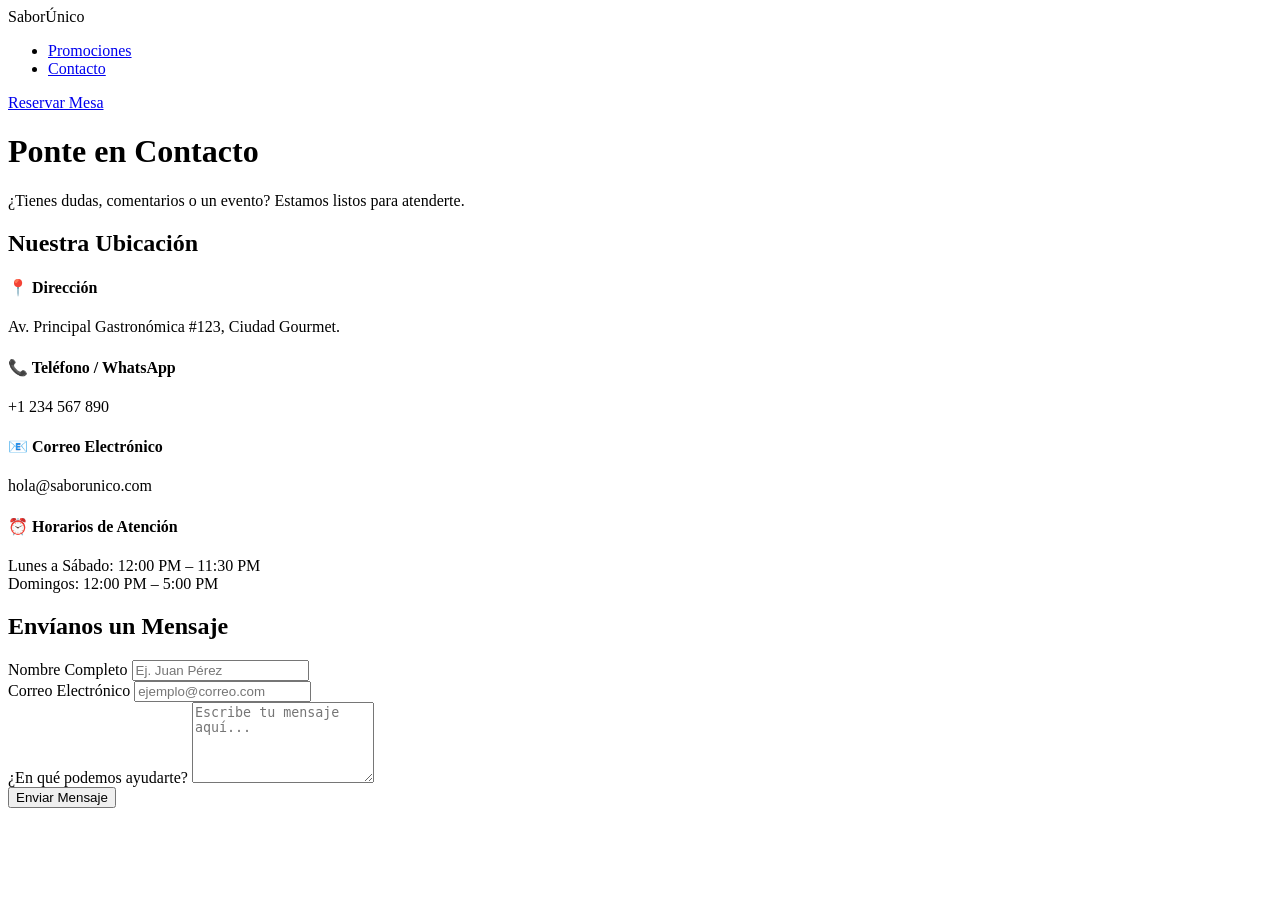
==== Pages/contacto.html @ f4b9c460 "prueba_de_funcionamiento" ====
<!DOCTYPE html>
<html lang="es">
<head>
    <meta charset="UTF-8">
    <meta name="viewport" content="width=device-width, initial-scale=1.0">
    <title>Sabor Único - Contacto</title>
    <link href="https://fonts.googleapis.com/css2?family=Poppins:wght@400;500;600;700&display=swap" rel="stylesheet">
    <link rel="stylesheet" href="comun.css">
    <link rel="stylesheet" href="contacto.css">
</head>
<body>

    <nav class="navbar">
        <div class="logo">Sabor<span>Único</span></div>
        <ul class="nav-links">
            <li><a href="promociones.html">Promociones</a></li>
            <li><a href="contacto.html" class="active">Contacto</a></li>
        </ul>
        <a href="#" class="btn-reserva">Reservar Mesa</a>
    </nav>

    <header class="sec-titulo">
        <h1>Ponte en Contacto</h1>
        <p>¿Tienes dudas, comentarios o un evento? Estamos listos para atenderte.</p>
    </header>

    <main class="contenedor-contacto">
        <section class="info-contacto">
            <h2>Nuestra Ubicación</h2>
            <div class="bloque-dato">
                <h4>📍 Dirección</h4>
                <p>Av. Principal Gastronómica #123, Ciudad Gourmet.</p>
            </div>
            <div class="bloque-dato">
                <h4>📞 Teléfono / WhatsApp</h4>
                <p>+1 234 567 890</p>
            </div>
            <div class="bloque-dato">
                <h4>📧 Correo Electrónico</h4>
                <p>hola@saborunico.com</p>
            </div>
            <div class="bloque-dato">
                <h4>⏰ Horarios de Atención</h4>
                <p>Lunes a Sábado: 12:00 PM – 11:30 PM<br>Domingos: 12:00 PM – 5:00 PM</p>
            </div>
        </section>

        <section class="formulario-contacto">
            <h2>Envíanos un Mensaje</h2>
            <div id="alerta-formulario" class="alerta-formulario"></div>

            <form id="formContacto">
                <div class="grupo-input">
                    <label for="nombre">Nombre Completo</label>
                    <input type="text" id="nombre" required placeholder="Ej. Juan Pérez">
                </div>
                <div class="grupo-input">
                    <label for="email">Correo Electrónico</label>
                    <input type="email" id="email" required placeholder="ejemplo@correo.com">
                </div>
                <div class="grupo-input">
                    <label for="mensaje">¿En qué podemos ayudarte?</label>
                    <textarea id="mensaje" rows="5" required placeholder="Escribe tu mensaje aquí..."></textarea>
                </div>
                <button type="submit" class="btn-enviar">Enviar Mensaje</button>
            </form>
        </section>
    </main>

    <script src="contacto.js"></script>
</body>
</html>
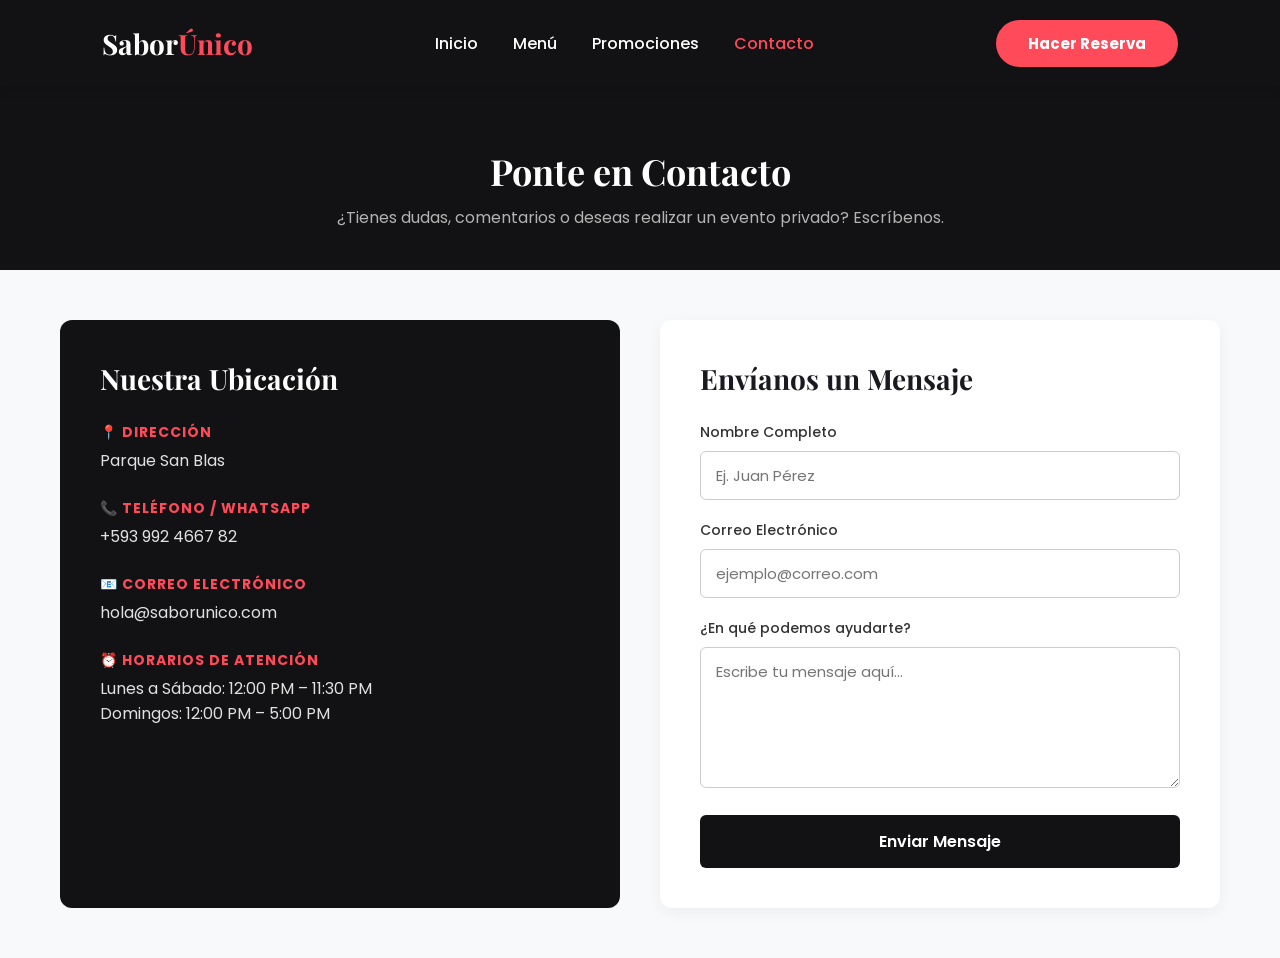
==== commit c1d59b3e: "paginas_arregladas" ====
--- a/Pages/contacto.html
+++ b/Pages/contacto.html
@@ -4,24 +4,28 @@
     <meta charset="UTF-8">
     <meta name="viewport" content="width=device-width, initial-scale=1.0">
     <title>Sabor Único - Contacto</title>
-    <link href="https://fonts.googleapis.com/css2?family=Poppins:wght@400;500;600;700&display=swap" rel="stylesheet">
-    <link rel="stylesheet" href="comun.css">
-    <link rel="stylesheet" href="contacto.css">
+   
+    <link href="https://fonts.googleapis.com/css2?family=Playfair+Display:wght@700&family=Poppins:wght@400;500;600;700&display=swap" rel="stylesheet">
+
+    <link rel="stylesheet" href="../styles.css">
+    <link rel="stylesheet" href="../Styles/contacto.css">
 </head>
 <body>
 
     <nav class="navbar">
         <div class="logo">Sabor<span>Único</span></div>
         <ul class="nav-links">
+            <li><a href="../index.htm">Inicio</a></li>
+            <li><a href="menu.html">Menú</a></li>
             <li><a href="promociones.html">Promociones</a></li>
             <li><a href="contacto.html" class="active">Contacto</a></li>
         </ul>
-        <a href="#" class="btn-reserva">Reservar Mesa</a>
+        <a href="reserva.html" class="btn-reserva">Hacer Reserva</a>
     </nav>
 
     <header class="sec-titulo">
         <h1>Ponte en Contacto</h1>
-        <p>¿Tienes dudas, comentarios o un evento? Estamos listos para atenderte.</p>
+        <p>¿Tienes dudas, comentarios o deseas realizar un evento privado? Escríbenos.</p>
     </header>
 
     <main class="contenedor-contacto">
@@ -29,11 +33,11 @@
             <h2>Nuestra Ubicación</h2>
             <div class="bloque-dato">
                 <h4>📍 Dirección</h4>
-                <p>Av. Principal Gastronómica #123, Ciudad Gourmet.</p>
+                <p>Parque San Blas</p>
             </div>
             <div class="bloque-dato">
                 <h4>📞 Teléfono / WhatsApp</h4>
-                <p>+1 234 567 890</p>
+                <p>+593 992 4667 82</p>
             </div>
             <div class="bloque-dato">
                 <h4>📧 Correo Electrónico</h4>
@@ -67,6 +71,7 @@
         </section>
     </main>
 
-    <script src="contacto.js"></script>
+    <!-- Enlace de JS saliendo de la carpeta Pages hacia javascript -->
+    <script src="../javascript/contacto.js"></script>
 </body>
 </html>
--- a/styles.css
+++ b/styles.css
@@ -0,0 +1,197 @@
+/* --- CONFIGURACIÓN GENERAL Y VARIABLES --- */
+:root {
+    --primary-color: #ff4757;    /* Rojo/Naranja llamativo para botones */
+    --secondary-color: #ffffff;  /* Blanco */
+    --dark-color: #1e1e24;       /* Fondo oscuro para la navbar */
+    --text-light: #ffffff;
+    --text-gray: #f1f2f6;
+    --font-titles: 'Playfair Display', serif;
+    --font-body: 'Poppins', sans-serif;
+}
+
+* {
+    margin: 0;
+    padding: 0;
+    box-sizing: border-box;
+}
+
+body {
+    font-family: var(--font-body);
+    background-color: #f8f9fa;
+    color: var(--dark-color);
+    overflow-x: hidden;
+}
+
+a {
+    text-decoration: none;
+    transition: all 0.3s ease;
+}
+
+/* --- BARRA DE NAVEGACIÓN (NAVBAR) --- */
+.navbar {
+    display: flex;
+    justify-content: space-between;
+    align-items: center;
+    padding: 20px 8%;
+    background-color: rgba(30, 30, 36, 0.95); /* Fondo oscuro semitransparente */
+    position: fixed;
+    top: 0;
+    left: 0;
+    width: 100%;
+    z-index: 1000;
+    box-shadow: 0 4px 10px rgba(0, 0, 0, 0.1);
+}
+
+.logo a {
+    font-family: var(--font-titles);
+    font-size: 28px;
+    font-weight: 600;
+    color: var(--text-light);
+}
+
+.logo a span {
+    color: var(--primary-color);
+}
+
+.nav-menu a {
+    color: var(--text-gray);
+    margin: 0 20px;
+    font-size: 16px;
+    font-weight: 400;
+}
+
+.nav-menu a:hover, 
+.nav-menu a.active {
+    color: var(--primary-color);
+}
+
+.btn-reserve {
+    background-color: var(--primary-color);
+    color: var(--text-light);
+    padding: 10px 22px;
+    border-radius: 30px;
+    font-weight: 600;
+    font-size: 15px;
+}
+
+.btn-reserve:hover {
+    background-color: #ff6b81;
+    transform: translateY(-2px);
+}
+
+/* --- SECCIÓN DE INICIO (HERO SECTION) --- */
+.hero-section {
+    position: relative;
+    height: 100vh; /* Ocupa todo el alto de la pantalla */
+    display: flex;
+    align-items: center;
+    justify-content: center;
+    text-align: center;
+    /* Reemplaza esta URL por la foto real de tu restaurante o plato */
+    background-image: url('https://images.unsplash.com/photo-1517248135467-4c7edcad34c4?q=80&w=2070');
+    background-size: cover;
+    background-position: center;
+    background-attachment: fixed; /* Efecto Parallax suave */
+}
+
+/* Capa oscura encima de la imagen para que el texto blanco sea legible */
+.hero-overlay {
+    position: absolute;
+    top: 0;
+    left: 0;
+    width: 100%;
+    height: 100%;
+    background-color: rgba(0, 0, 0, 0.6);
+    z-index: 1;
+}
+
+.hero-content {
+    position: relative;
+    z-index: 2; /* Por encima de la capa oscura */
+    max-width: 800px;
+    padding: 0 20px;
+    color: var(--text-light);
+}
+
+.hero-subtitle {
+    font-size: 18px;
+    text-transform: uppercase;
+    letter-spacing: 3px;
+    color: var(--primary-color);
+    margin-bottom: 15px;
+    font-weight: 600;
+}
+
+.hero-title {
+    font-family: var(--font-titles);
+    font-size: 56px;
+    font-weight: 600;
+    line-height: 1.2;
+    margin-bottom: 20px;
+}
+
+.hero-description {
+    font-size: 18px;
+    color: var(--text-gray);
+    margin-bottom: 35px;
+    font-weight: 300;
+    line-height: 1.6;
+}
+
+/* Botones de acción del Hero */
+.hero-actions {
+    display: flex;
+    justify-content: center;
+    gap: 20px;
+}
+
+.btn-primary {
+    background-color: var(--primary-color);
+    color: var(--text-light);
+    padding: 14px 30px;
+    border-radius: 30px;
+    font-weight: 600;
+    font-size: 16px;
+}
+
+.btn-primary:hover {
+    background-color: #ff6b81;
+    transform: translateY(-3px);
+}
+
+.btn-secondary {
+    background-color: transparent;
+    color: var(--text-light);
+    border: 2px solid var(--text-light);
+    padding: 12px 28px;
+    border-radius: 30px;
+    font-weight: 600;
+    font-size: 16px;
+}
+
+.btn-secondary:hover {
+    background-color: var(--text-light);
+    color: var(--dark-color);
+    transform: translateY(-3px);
+}
+
+/* --- RESPONSIVE BÁSICO (Para celulares) --- */
+@media (max-width: 768px) {
+    .nav-menu {
+        display: none; /* Esconde el menú en móviles por ahora */
+    }
+    .hero-title {
+        font-size: 38px;
+    }
+    .hero-description {
+        font-size: 16px;
+    }
+    .hero-actions {
+        flex-direction: column;
+        gap: 15px;
+        align-items: center;
+    }
+    .btn-primary, .btn-secondary {
+        width: 80%;
+    }
+}
--- a/Styles/contacto.css
+++ b/Styles/contacto.css
@@ -0,0 +1,212 @@
+/* --- ESTILOS DE LA NAVBAR ORIGINAL --- */
+.navbar {
+    background-color: #121215;
+    display: flex;
+    justify-content: space-between;
+    align-items: center;
+    padding: 20px 8%;
+    position: sticky;
+    top: 0;
+    z-index: 1000;
+}
+
+.logo {
+    color: #ffffff;
+    font-family: 'Playfair Display', 'Georgia', serif; 
+    font-size: 28px;
+    font-weight: 700;
+}
+
+.logo span {
+    color: #ff4a5a;
+}
+
+.nav-links {
+    list-style: none;
+    display: flex;
+    gap: 35px;
+    align-items: center;
+}
+
+.nav-links a {
+    color: #ffffff;
+    text-decoration: none;
+    font-size: 16px;
+    font-weight: 500;
+    font-family: 'Poppins', sans-serif;
+    transition: color 0.3s;
+}
+
+.nav-links a:hover, 
+.nav-links a.active {
+    color: #ff4a5a;
+}
+
+.btn-reserva {
+    background-color: #ff4a5a;
+    color: #ffffff;
+    padding: 12px 32px;
+    border-radius: 50px;
+    text-decoration: none;
+    font-weight: 700;
+    font-family: 'Poppins', sans-serif;
+    transition: background-color 0.3s, transform 0.2s;
+    font-size: 15px;
+    display: inline-block;
+}
+
+.btn-reserva:hover {
+    background-color: #ff3347;
+}
+
+/* --- TÍTULO DE LA SECCIÓN --- */
+.sec-titulo {
+    text-align: center;
+    padding: 60px 20px 40px;
+    background-color: #121215;
+    color: #ffffff;
+}
+
+.sec-titulo h1 {
+    font-family: 'Playfair Display', serif;
+    font-size: 36px;
+    margin-bottom: 10px;
+}
+
+.sec-titulo p {
+    color: #b3b3b3;
+    font-family: 'Poppins', sans-serif;
+}
+
+/* --- CONTENIDO DE CONTACTO --- */
+.contenedor-contacto {
+    max-width: 1200px;
+    margin: 50px auto;
+    padding: 0 20px;
+    display: grid;
+    grid-template-columns: repeat(auto-fit, minmax(450px, 1fr));
+    gap: 40px;
+}
+
+.info-contacto {
+    background-color: #121215;
+    color: #ffffff;
+    padding: 40px;
+    border-radius: 12px;
+}
+
+.info-contacto h2 {
+    font-family: 'Playfair Display', serif;
+    margin-bottom: 25px;
+    font-size: 28px;
+}
+
+.bloque-dato {
+    margin-bottom: 25px;
+}
+
+.bloque-dato h4 {
+    color: #ff4a5a;
+    font-family: 'Poppins', sans-serif;
+    font-size: 14px;
+    text-transform: uppercase;
+    margin-bottom: 5px;
+    letter-spacing: 1px;
+}
+
+.bloque-dato p {
+    font-family: 'Poppins', sans-serif;
+    font-size: 16px;
+    color: #e0e0e0;
+}
+
+.formulario-contacto {
+    background-color: #ffffff;
+    padding: 40px;
+    border-radius: 12px;
+    box-shadow: 0 4px 15px rgba(0,0,0,0.05);
+}
+
+.formulario-contacto h2 {
+    font-family: 'Playfair Display', serif;
+    margin-bottom: 25px;
+    font-size: 28px;
+    color: #1a191f;
+}
+
+.grupo-input {
+    margin-bottom: 20px;
+}
+
+.grupo-input label {
+    display: block;
+    margin-bottom: 8px;
+    font-weight: 500;
+    font-size: 14px;
+    color: #333333;
+    font-family: 'Poppins', sans-serif;
+}
+
+.grupo-input input, 
+.grupo-input textarea {
+    width: 100%;
+    padding: 12px 15px;
+    border: 1px solid #cccccc;
+    border-radius: 6px;
+    font-family: 'Poppins', sans-serif;
+    font-size: 15px;
+    transition: border-color 0.3s;
+}
+
+.grupo-input input:focus, 
+.grupo-input textarea:focus {
+    outline: none;
+    border-color: #ff4a5a;
+}
+
+.btn-enviar {
+    background-color: #121215;
+    color: #ffffff;
+    border: none;
+    padding: 14px 30px;
+    border-radius: 6px;
+    font-size: 16px;
+    font-weight: 600;
+    cursor: pointer;
+    transition: background 0.3s;
+    width: 100%;
+    font-family: 'Poppins', sans-serif;
+}
+
+.btn-enviar:hover {
+    background-color: #ff4a5a;
+}
+
+/* --- ALERTAS DINÁMICAS (JS) --- */
+.alerta-formulario {
+    padding: 12px;
+    margin-bottom: 20px;
+    border-radius: 6px;
+    font-size: 14px;
+    font-weight: 500;
+    display: none;
+    font-family: 'Poppins', sans-serif;
+}
+
+.alerta-formulario.exito {
+    background-color: #d4edda;
+    color: #155724;
+    display: block;
+}
+
+.alerta-formulario.error {
+    background-color: #f8d7da;
+    color: #721c24;
+    display: block;
+}
+
+@media (max-width: 768px) {
+    .contenedor-contacto {
+        grid-template-columns: 1fr;
+    }
+}
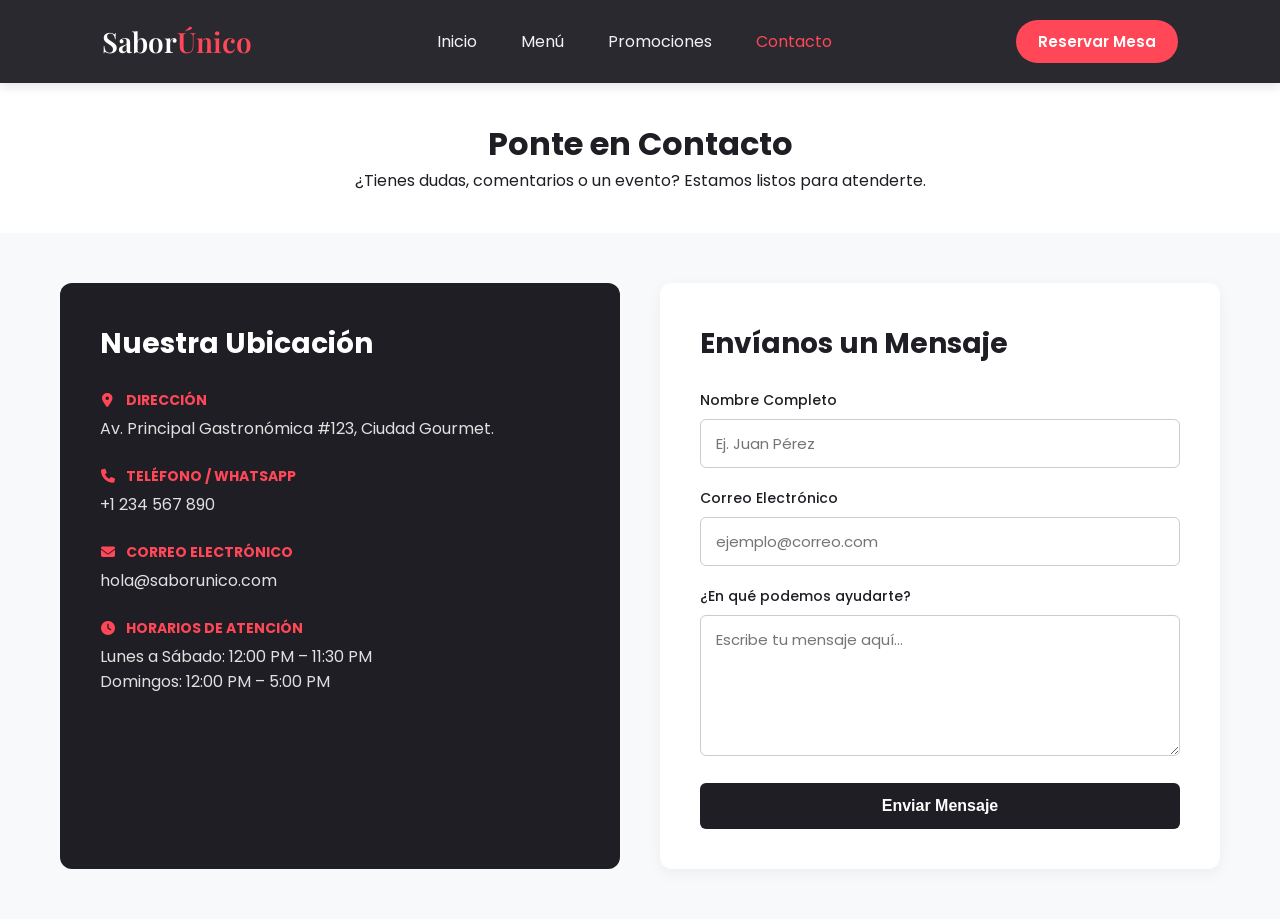
==== commit 32743b76: "Mejoras Cambios realizados" ====
--- a/Pages/contacto.html
+++ b/Pages/contacto.html
@@ -4,47 +4,52 @@
     <meta charset="UTF-8">
     <meta name="viewport" content="width=device-width, initial-scale=1.0">
     <title>Sabor Único - Contacto</title>
-   
-    <link href="https://fonts.googleapis.com/css2?family=Playfair+Display:wght@700&family=Poppins:wght@400;500;600;700&display=swap" rel="stylesheet">
-
+    <link href="https://fonts.googleapis.com/css2?family=Playfair+Display:wght@600&family=Poppins:wght@300;400;600&display=swap" rel="stylesheet">
+    <link rel="icon" href="../logo.png" type="image/png">
+    <!-- Añadimos la librería de iconos Font Awesome -->
+    <link rel="stylesheet" href="https://cdnjs.cloudflare.com/ajax/libs/font-awesome/6.5.1/css/all.min.css" integrity="sha512-DTOQO9RWCH3ppGqcWaEA1BIZOC6xxalwEsw9c2QQeAIftl+Vegovlnee1c9QX4TctnWMn13TZye+giMm8e2LwA==" crossorigin="anonymous" referrerpolicy="no-referrer" />
     <link rel="stylesheet" href="../styles.css">
     <link rel="stylesheet" href="../Styles/contacto.css">
 </head>
 <body>
 
-    <nav class="navbar">
-        <div class="logo">Sabor<span>Único</span></div>
-        <ul class="nav-links">
-            <li><a href="../index.htm">Inicio</a></li>
-            <li><a href="menu.html">Menú</a></li>
-            <li><a href="promociones.html">Promociones</a></li>
-            <li><a href="contacto.html" class="active">Contacto</a></li>
-        </ul>
-        <a href="reserva.html" class="btn-reserva">Hacer Reserva</a>
-    </nav>
+    <header class="navbar">
+        <div class="logo">
+            <a href="../index.htm">Sabor<span>Único</span></a>
+        </div>
+        <nav class="nav-menu">
+            <a href="../index.htm">Inicio</a>
+            <a href="menu.html">Menú</a>
+            <a href="promociones.html">Promociones</a>
+            <a href="contacto.html" class="active">Contacto</a>
+        </nav>
+        <div class="nav-btn">
+            <a href="reserva.html" class="btn-reserve">Reservar Mesa</a>
+        </div>
+    </header>
 
     <header class="sec-titulo">
         <h1>Ponte en Contacto</h1>
-        <p>¿Tienes dudas, comentarios o deseas realizar un evento privado? Escríbenos.</p>
+        <p>¿Tienes dudas, comentarios o un evento? Estamos listos para atenderte.</p>
     </header>
 
     <main class="contenedor-contacto">
         <section class="info-contacto">
             <h2>Nuestra Ubicación</h2>
             <div class="bloque-dato">
-                <h4>📍 Dirección</h4>
-                <p>Parque San Blas</p>
+                <h4><i class="fa-solid fa-map-marker-alt"></i> Dirección</h4>
+                <p>Av. Principal Gastronómica #123, Ciudad Gourmet.</p>
             </div>
             <div class="bloque-dato">
-                <h4>📞 Teléfono / WhatsApp</h4>
-                <p>+593 992 4667 82</p>
+                <h4><i class="fa-solid fa-phone"></i> Teléfono / WhatsApp</h4>
+                <p>+1 234 567 890</p>
             </div>
             <div class="bloque-dato">
-                <h4>📧 Correo Electrónico</h4>
+                <h4><i class="fa-solid fa-envelope"></i> Correo Electrónico</h4>
                 <p>hola@saborunico.com</p>
             </div>
             <div class="bloque-dato">
-                <h4>⏰ Horarios de Atención</h4>
+                <h4><i class="fa-solid fa-clock"></i> Horarios de Atención</h4>
                 <p>Lunes a Sábado: 12:00 PM – 11:30 PM<br>Domingos: 12:00 PM – 5:00 PM</p>
             </div>
         </section>
@@ -71,7 +76,6 @@
         </section>
     </main>
 
-    <!-- Enlace de JS saliendo de la carpeta Pages hacia javascript -->
     <script src="../javascript/contacto.js"></script>
 </body>
 </html>
--- a/styles.css
+++ b/styles.css
@@ -65,6 +65,12 @@
     color: var(--primary-color);
 }
 
+.nav-btn {
+    display: flex;
+    align-items: center;
+    gap: 15px;
+}
+
 .btn-reserve {
     background-color: var(--primary-color);
     color: var(--text-light);
@@ -194,4 +200,190 @@
     .btn-primary, .btn-secondary {
         width: 80%;
     }
+}
+
+/* --- ESTILOS GENERALES PARA NUEVAS SECCIONES --- */
+.section-header {
+    text-align: center;
+    margin-bottom: 60px;
+}
+
+.section-subtitle {
+    font-size: 15px;
+    text-transform: uppercase;
+    letter-spacing: 2px;
+    color: var(--primary-color);
+    font-weight: 600;
+    margin-bottom: 5px;
+}
+
+.section-title {
+    font-family: var(--font-titles);
+    font-size: 42px;
+    font-weight: 600;
+    color: var(--dark-color);
+}
+.sec-titulo {
+    text-align: center;
+    padding: 120px 20px 40px 20px;
+    background-color: var(--secondary-color);
+}
+
+
+/* --- SECCIÓN DE CARACTERÍSTICAS --- */
+.features-section {
+    padding: 80px 8%;
+    background-color: #f8f9fa; /* Un gris muy claro */
+}
+
+.features-grid {
+    display: grid;
+    grid-template-columns: repeat(auto-fit, minmax(280px, 1fr));
+    gap: 30px;
+    max-width: 1200px;
+    margin: 0 auto;
+}
+
+.feature-card {
+    background-color: var(--secondary-color);
+    padding: 40px 30px;
+    text-align: center;
+    border-radius: 12px;
+    box-shadow: 0 10px 25px rgba(0, 0, 0, 0.05);
+    transition: transform 0.3s ease, box-shadow 0.3s ease;
+}
+
+.feature-card:hover {
+    transform: translateY(-10px);
+    box-shadow: 0 15px 30px rgba(0, 0, 0, 0.1);
+}
+
+.feature-icon {
+    margin-bottom: 20px;
+}
+
+.feature-icon img {
+    width: 60px;
+    height: 60px;
+    opacity: 0.9;
+}
+
+.feature-title {
+    font-family: var(--font-titles);
+    font-size: 22px;
+    margin-bottom: 10px;
+    color: var(--dark-color);
+}
+
+.feature-description {
+    font-size: 15px;
+    color: #747d8c;
+    line-height: 1.6;
+}
+
+/* --- SECCIÓN DE GALERÍA --- */
+.gallery-section {
+    padding: 80px 8%;
+    background-color: var(--secondary-color);
+}
+
+.gallery-grid {
+    display: grid;
+    grid-template-columns: repeat(auto-fit, minmax(300px, 1fr));
+    gap: 15px;
+    max-width: 1200px;
+    margin: 0 auto;
+}
+
+.gallery-item {
+    position: relative;
+    overflow: hidden;
+    border-radius: 10px;
+    cursor: pointer;
+}
+
+.gallery-overlay {
+    position: absolute;
+    top: 0;
+    left: 0;
+    width: 100%;
+    height: 100%;
+    background-color: rgba(0, 0, 0, 0.6);
+    display: flex;
+    flex-direction: column;
+    justify-content: center;
+    align-items: center;
+    text-align: center;
+    padding: 20px;
+    color: var(--text-light);
+    opacity: 0;
+    transition: opacity 0.4s ease;
+}
+
+.gallery-overlay h3 {
+    font-family: var(--font-titles);
+    font-size: 20px;
+    margin-bottom: 5px;
+    transform: translateY(10px);
+    transition: transform 0.4s ease;
+}
+
+.gallery-overlay p {
+    font-size: 14px;
+}
+
+.gallery-item:hover .gallery-overlay {
+    opacity: 1;
+}
+
+.gallery-item img {
+    width: 100%;
+    height: 250px;
+    object-fit: cover;
+    display: block;
+    transition: transform 0.4s ease;
+}
+
+.gallery-item:hover img {
+    transform: scale(1.1);
+}
+
+.gallery-item:hover .gallery-overlay h3 {
+    transform: translateY(0);
+}
+
+/* --- SECCIÓN DE TESTIMONIOS --- */
+.testimonials-section {
+    padding: 80px 8%;
+    background-color: #f8f9fa;
+}
+
+.testimonials-grid {
+    display: grid;
+    grid-template-columns: repeat(auto-fit, minmax(400px, 1fr));
+    gap: 30px;
+    max-width: 1000px;
+    margin: 0 auto;
+}
+
+.testimonial-card {
+    background-color: var(--secondary-color);
+    padding: 35px;
+    border-radius: 10px;
+    border-left: 5px solid var(--primary-color);
+    box-shadow: 0 10px 25px rgba(0, 0, 0, 0.05);
+}
+
+.testimonial-text {
+    font-size: 16px;
+    line-height: 1.7;
+    color: #57606f;
+    font-style: italic;
+    margin-bottom: 20px;
+}
+
+.testimonial-author {
+    font-weight: 600;
+    color: var(--dark-color);
+    text-align: right;
 }
--- a/Styles/contacto.css
+++ b/Styles/contacto.css
@@ -1,84 +1,3 @@
-/* --- ESTILOS DE LA NAVBAR ORIGINAL --- */
-.navbar {
-    background-color: #121215;
-    display: flex;
-    justify-content: space-between;
-    align-items: center;
-    padding: 20px 8%;
-    position: sticky;
-    top: 0;
-    z-index: 1000;
-}
-
-.logo {
-    color: #ffffff;
-    font-family: 'Playfair Display', 'Georgia', serif; 
-    font-size: 28px;
-    font-weight: 700;
-}
-
-.logo span {
-    color: #ff4a5a;
-}
-
-.nav-links {
-    list-style: none;
-    display: flex;
-    gap: 35px;
-    align-items: center;
-}
-
-.nav-links a {
-    color: #ffffff;
-    text-decoration: none;
-    font-size: 16px;
-    font-weight: 500;
-    font-family: 'Poppins', sans-serif;
-    transition: color 0.3s;
-}
-
-.nav-links a:hover, 
-.nav-links a.active {
-    color: #ff4a5a;
-}
-
-.btn-reserva {
-    background-color: #ff4a5a;
-    color: #ffffff;
-    padding: 12px 32px;
-    border-radius: 50px;
-    text-decoration: none;
-    font-weight: 700;
-    font-family: 'Poppins', sans-serif;
-    transition: background-color 0.3s, transform 0.2s;
-    font-size: 15px;
-    display: inline-block;
-}
-
-.btn-reserva:hover {
-    background-color: #ff3347;
-}
-
-/* --- TÍTULO DE LA SECCIÓN --- */
-.sec-titulo {
-    text-align: center;
-    padding: 60px 20px 40px;
-    background-color: #121215;
-    color: #ffffff;
-}
-
-.sec-titulo h1 {
-    font-family: 'Playfair Display', serif;
-    font-size: 36px;
-    margin-bottom: 10px;
-}
-
-.sec-titulo p {
-    color: #b3b3b3;
-    font-family: 'Poppins', sans-serif;
-}
-
-/* --- CONTENIDO DE CONTACTO --- */
 .contenedor-contacto {
     max-width: 1200px;
     margin: 50px auto;
@@ -89,14 +8,13 @@
 }
 
 .info-contacto {
-    background-color: #121215;
-    color: #ffffff;
+    background-color: var(--dark-color);
+    color: var(--text-light);
     padding: 40px;
     border-radius: 12px;
 }
 
 .info-contacto h2 {
-    font-family: 'Playfair Display', serif;
     margin-bottom: 25px;
     font-size: 28px;
 }
@@ -106,32 +24,33 @@
 }
 
 .bloque-dato h4 {
-    color: #ff4a5a;
-    font-family: 'Poppins', sans-serif;
+    color: var(--primary-color);
     font-size: 14px;
     text-transform: uppercase;
     margin-bottom: 5px;
-    letter-spacing: 1px;
+}
+
+.bloque-dato h4 i {
+    margin-right: 8px;
+    width: 15px;
+    text-align: center;
 }
 
 .bloque-dato p {
-    font-family: 'Poppins', sans-serif;
     font-size: 16px;
     color: #e0e0e0;
 }
 
 .formulario-contacto {
-    background-color: #ffffff;
+    background-color: var(--secondary-color);
     padding: 40px;
     border-radius: 12px;
     box-shadow: 0 4px 15px rgba(0,0,0,0.05);
 }
 
 .formulario-contacto h2 {
-    font-family: 'Playfair Display', serif;
     margin-bottom: 25px;
     font-size: 28px;
-    color: #1a191f;
 }
 
 .grupo-input {
@@ -143,30 +62,26 @@
     margin-bottom: 8px;
     font-weight: 500;
     font-size: 14px;
-    color: #333333;
-    font-family: 'Poppins', sans-serif;
 }
 
-.grupo-input input, 
-.grupo-input textarea {
+.grupo-input input, .grupo-input textarea {
     width: 100%;
     padding: 12px 15px;
     border: 1px solid #cccccc;
     border-radius: 6px;
-    font-family: 'Poppins', sans-serif;
+    font-family: inherit;
     font-size: 15px;
     transition: border-color 0.3s;
 }
 
-.grupo-input input:focus, 
-.grupo-input textarea:focus {
+.grupo-input input:focus, .grupo-input textarea:focus {
     outline: none;
-    border-color: #ff4a5a;
+    border-color: var(--primary-color);
 }
 
 .btn-enviar {
-    background-color: #121215;
-    color: #ffffff;
+    background-color: var(--dark-color);
+    color: var(--text-light);
     border: none;
     padding: 14px 30px;
     border-radius: 6px;
@@ -175,14 +90,12 @@
     cursor: pointer;
     transition: background 0.3s;
     width: 100%;
-    font-family: 'Poppins', sans-serif;
 }
 
 .btn-enviar:hover {
-    background-color: #ff4a5a;
+    background-color: var(--primary-color);
 }
 
-/* --- ALERTAS DINÁMICAS (JS) --- */
 .alerta-formulario {
     padding: 12px;
     margin-bottom: 20px;
@@ -190,15 +103,12 @@
     font-size: 14px;
     font-weight: 500;
     display: none;
-    font-family: 'Poppins', sans-serif;
 }
-
 .alerta-formulario.exito {
     background-color: #d4edda;
     color: #155724;
     display: block;
 }
-
 .alerta-formulario.error {
     background-color: #f8d7da;
     color: #721c24;
@@ -206,7 +116,5 @@
 }
 
 @media (max-width: 768px) {
-    .contenedor-contacto {
-        grid-template-columns: 1fr;
-    }
+    .contenedor-contacto { grid-template-columns: 1fr; }
 }
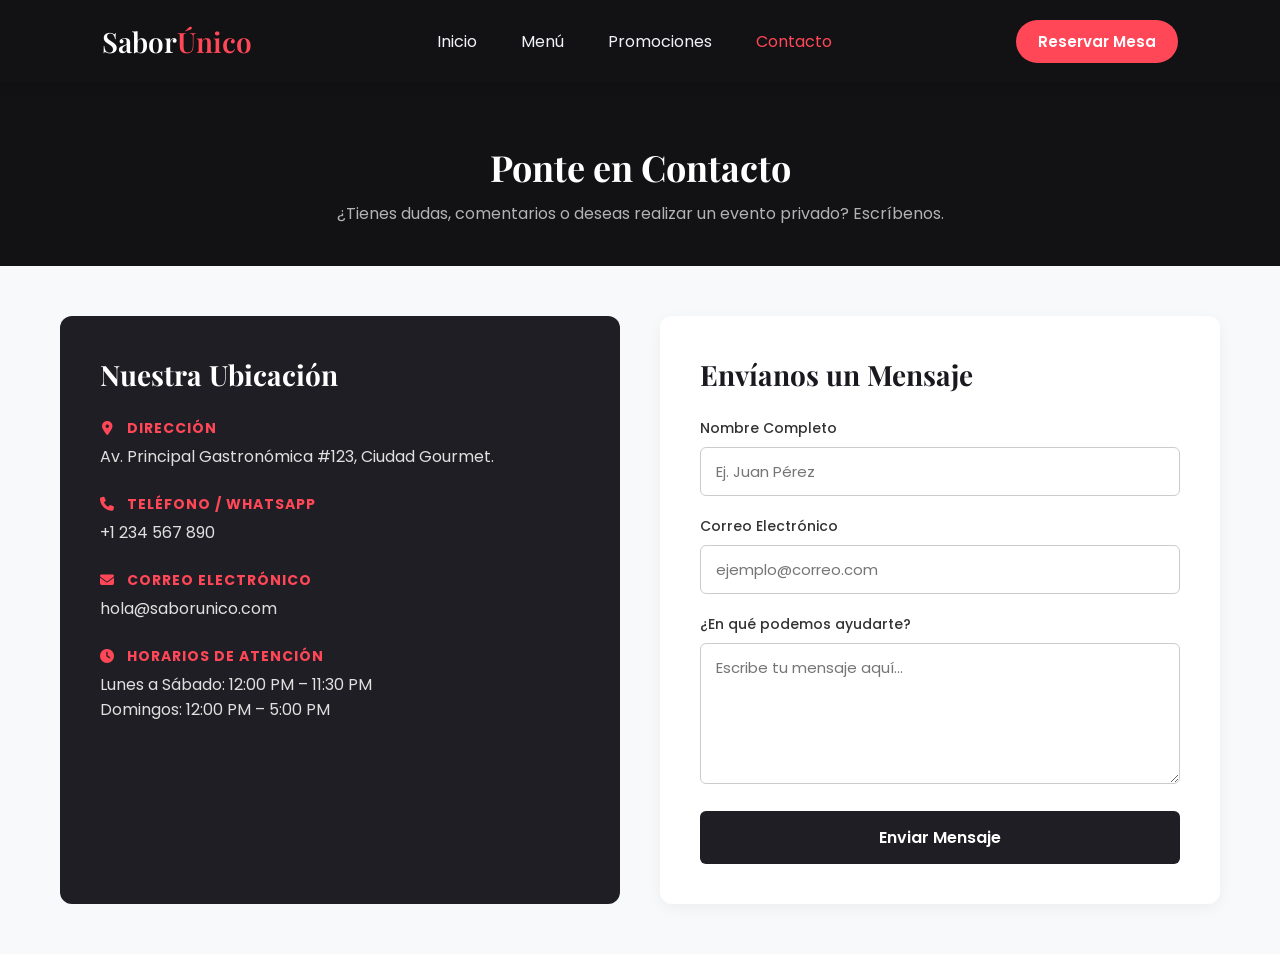
==== commit de45fd4d: "Merge branch 'main' of https://github.com/fllituma-3000/Restaurante" ====
--- a/Pages/contacto.html
+++ b/Pages/contacto.html
@@ -30,7 +30,7 @@
 
     <header class="sec-titulo">
         <h1>Ponte en Contacto</h1>
-        <p>¿Tienes dudas, comentarios o un evento? Estamos listos para atenderte.</p>
+        <p>¿Tienes dudas, comentarios o deseas realizar un evento privado? Escríbenos.</p>
     </header>
 
     <main class="contenedor-contacto">
--- a/Styles/contacto.css
+++ b/Styles/contacto.css
@@ -1,3 +1,84 @@
+/* --- ESTILOS DE LA NAVBAR ORIGINAL --- */
+.navbar {
+    background-color: #121215;
+    display: flex;
+    justify-content: space-between;
+    align-items: center;
+    padding: 20px 8%;
+    position: sticky;
+    top: 0;
+    z-index: 1000;
+}
+
+.logo {
+    color: #ffffff;
+    font-family: 'Playfair Display', 'Georgia', serif; 
+    font-size: 28px;
+    font-weight: 700;
+}
+
+.logo span {
+    color: #ff4a5a;
+}
+
+.nav-links {
+    list-style: none;
+    display: flex;
+    gap: 35px;
+    align-items: center;
+}
+
+.nav-links a {
+    color: #ffffff;
+    text-decoration: none;
+    font-size: 16px;
+    font-weight: 500;
+    font-family: 'Poppins', sans-serif;
+    transition: color 0.3s;
+}
+
+.nav-links a:hover, 
+.nav-links a.active {
+    color: #ff4a5a;
+}
+
+.btn-reserva {
+    background-color: #ff4a5a;
+    color: #ffffff;
+    padding: 12px 32px;
+    border-radius: 50px;
+    text-decoration: none;
+    font-weight: 700;
+    font-family: 'Poppins', sans-serif;
+    transition: background-color 0.3s, transform 0.2s;
+    font-size: 15px;
+    display: inline-block;
+}
+
+.btn-reserva:hover {
+    background-color: #ff3347;
+}
+
+/* --- TÍTULO DE LA SECCIÓN --- */
+.sec-titulo {
+    text-align: center;
+    padding: 60px 20px 40px;
+    background-color: #121215;
+    color: #ffffff;
+}
+
+.sec-titulo h1 {
+    font-family: 'Playfair Display', serif;
+    font-size: 36px;
+    margin-bottom: 10px;
+}
+
+.sec-titulo p {
+    color: #b3b3b3;
+    font-family: 'Poppins', sans-serif;
+}
+
+/* --- CONTENIDO DE CONTACTO --- */
 .contenedor-contacto {
     max-width: 1200px;
     margin: 50px auto;
@@ -15,6 +96,7 @@
 }
 
 .info-contacto h2 {
+    font-family: 'Playfair Display', serif;
     margin-bottom: 25px;
     font-size: 28px;
 }
@@ -28,6 +110,7 @@
     font-size: 14px;
     text-transform: uppercase;
     margin-bottom: 5px;
+    letter-spacing: 1px;
 }
 
 .bloque-dato h4 i {
@@ -37,6 +120,7 @@
 }
 
 .bloque-dato p {
+    font-family: 'Poppins', sans-serif;
     font-size: 16px;
     color: #e0e0e0;
 }
@@ -49,8 +133,10 @@
 }
 
 .formulario-contacto h2 {
+    font-family: 'Playfair Display', serif;
     margin-bottom: 25px;
     font-size: 28px;
+    color: #1a191f;
 }
 
 .grupo-input {
@@ -62,19 +148,23 @@
     margin-bottom: 8px;
     font-weight: 500;
     font-size: 14px;
-}
-
-.grupo-input input, .grupo-input textarea {
+    color: #333333;
+    font-family: 'Poppins', sans-serif;
+}
+
+.grupo-input input, 
+.grupo-input textarea {
     width: 100%;
     padding: 12px 15px;
     border: 1px solid #cccccc;
     border-radius: 6px;
-    font-family: inherit;
+    font-family: 'Poppins', sans-serif;
     font-size: 15px;
     transition: border-color 0.3s;
 }
 
-.grupo-input input:focus, .grupo-input textarea:focus {
+.grupo-input input:focus, 
+.grupo-input textarea:focus {
     outline: none;
     border-color: var(--primary-color);
 }
@@ -90,12 +180,14 @@
     cursor: pointer;
     transition: background 0.3s;
     width: 100%;
+    font-family: 'Poppins', sans-serif;
 }
 
 .btn-enviar:hover {
     background-color: var(--primary-color);
 }
 
+/* --- ALERTAS DINÁMICAS (JS) --- */
 .alerta-formulario {
     padding: 12px;
     margin-bottom: 20px;
@@ -103,12 +195,15 @@
     font-size: 14px;
     font-weight: 500;
     display: none;
-}
+    font-family: 'Poppins', sans-serif;
+}
+
 .alerta-formulario.exito {
     background-color: #d4edda;
     color: #155724;
     display: block;
 }
+
 .alerta-formulario.error {
     background-color: #f8d7da;
     color: #721c24;
@@ -116,5 +211,7 @@
 }
 
 @media (max-width: 768px) {
-    .contenedor-contacto { grid-template-columns: 1fr; }
+    .contenedor-contacto {
+        grid-template-columns: 1fr;
+    }
 }
